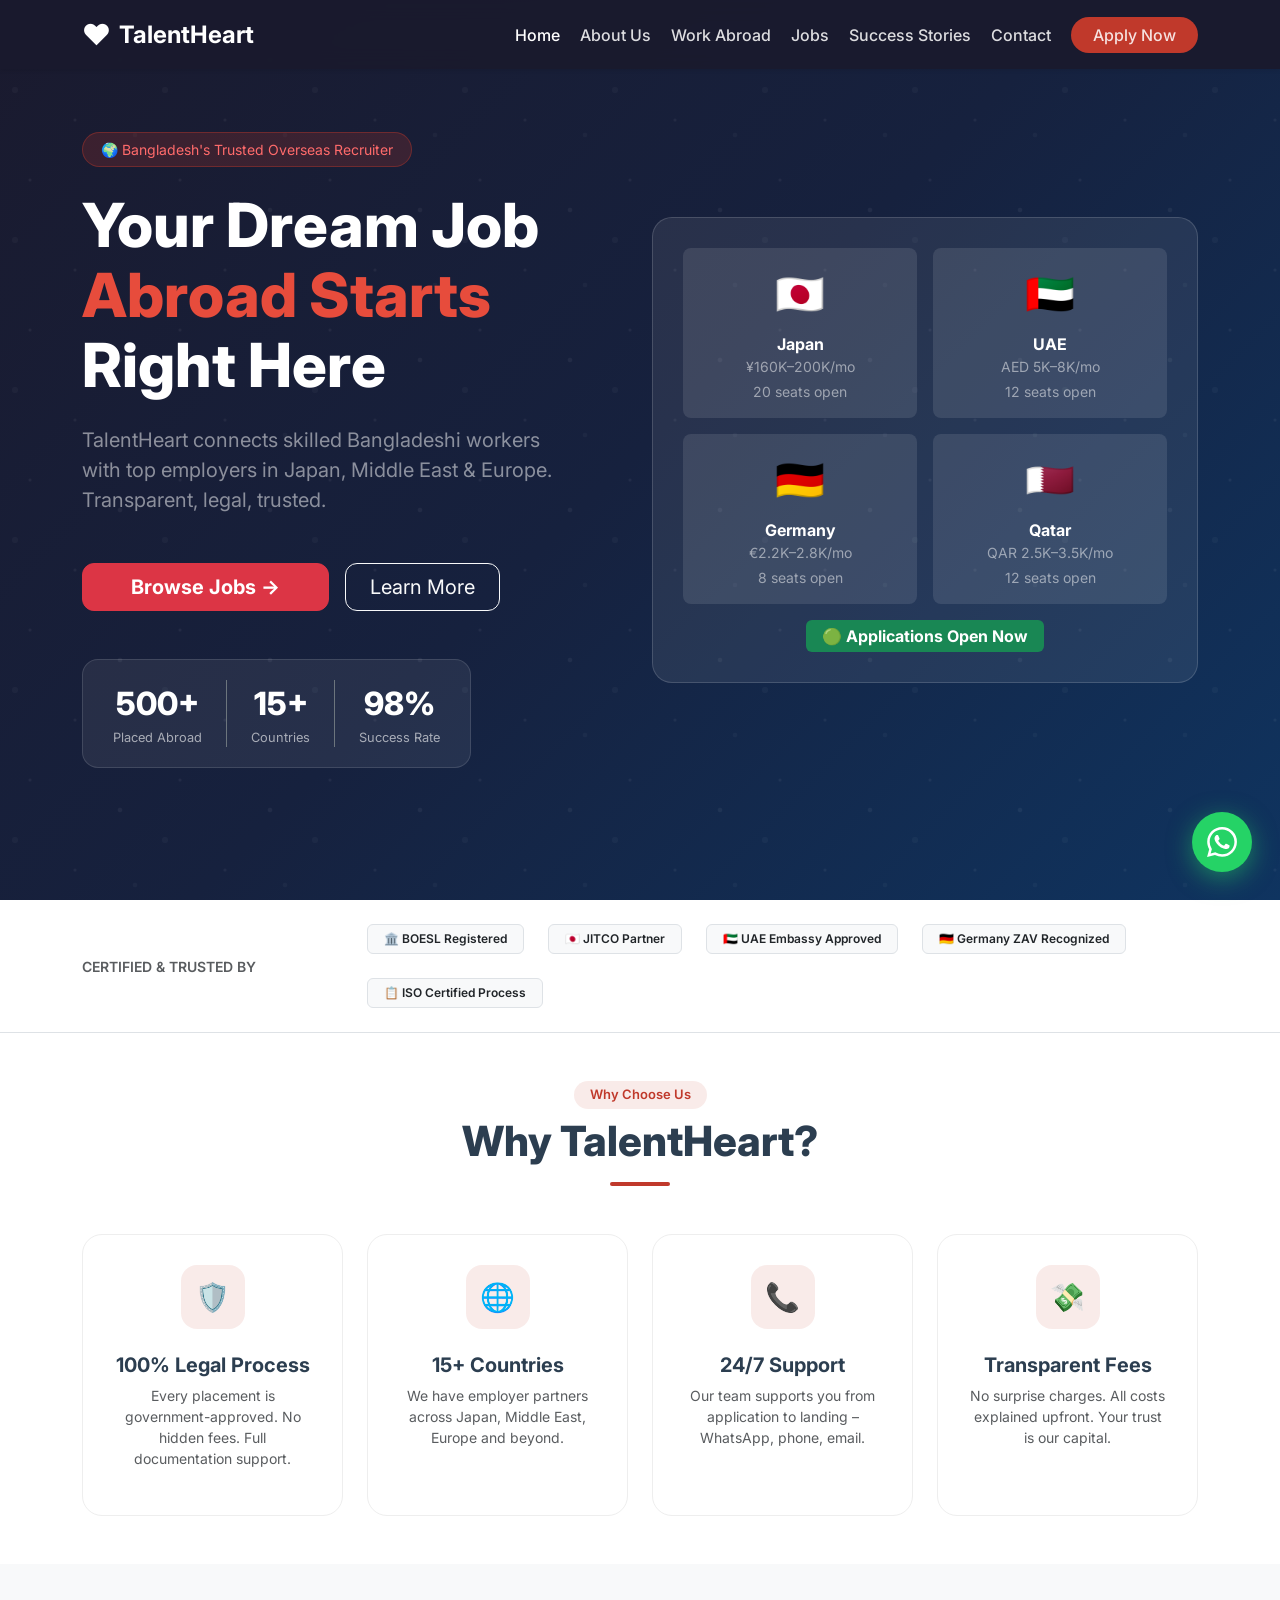
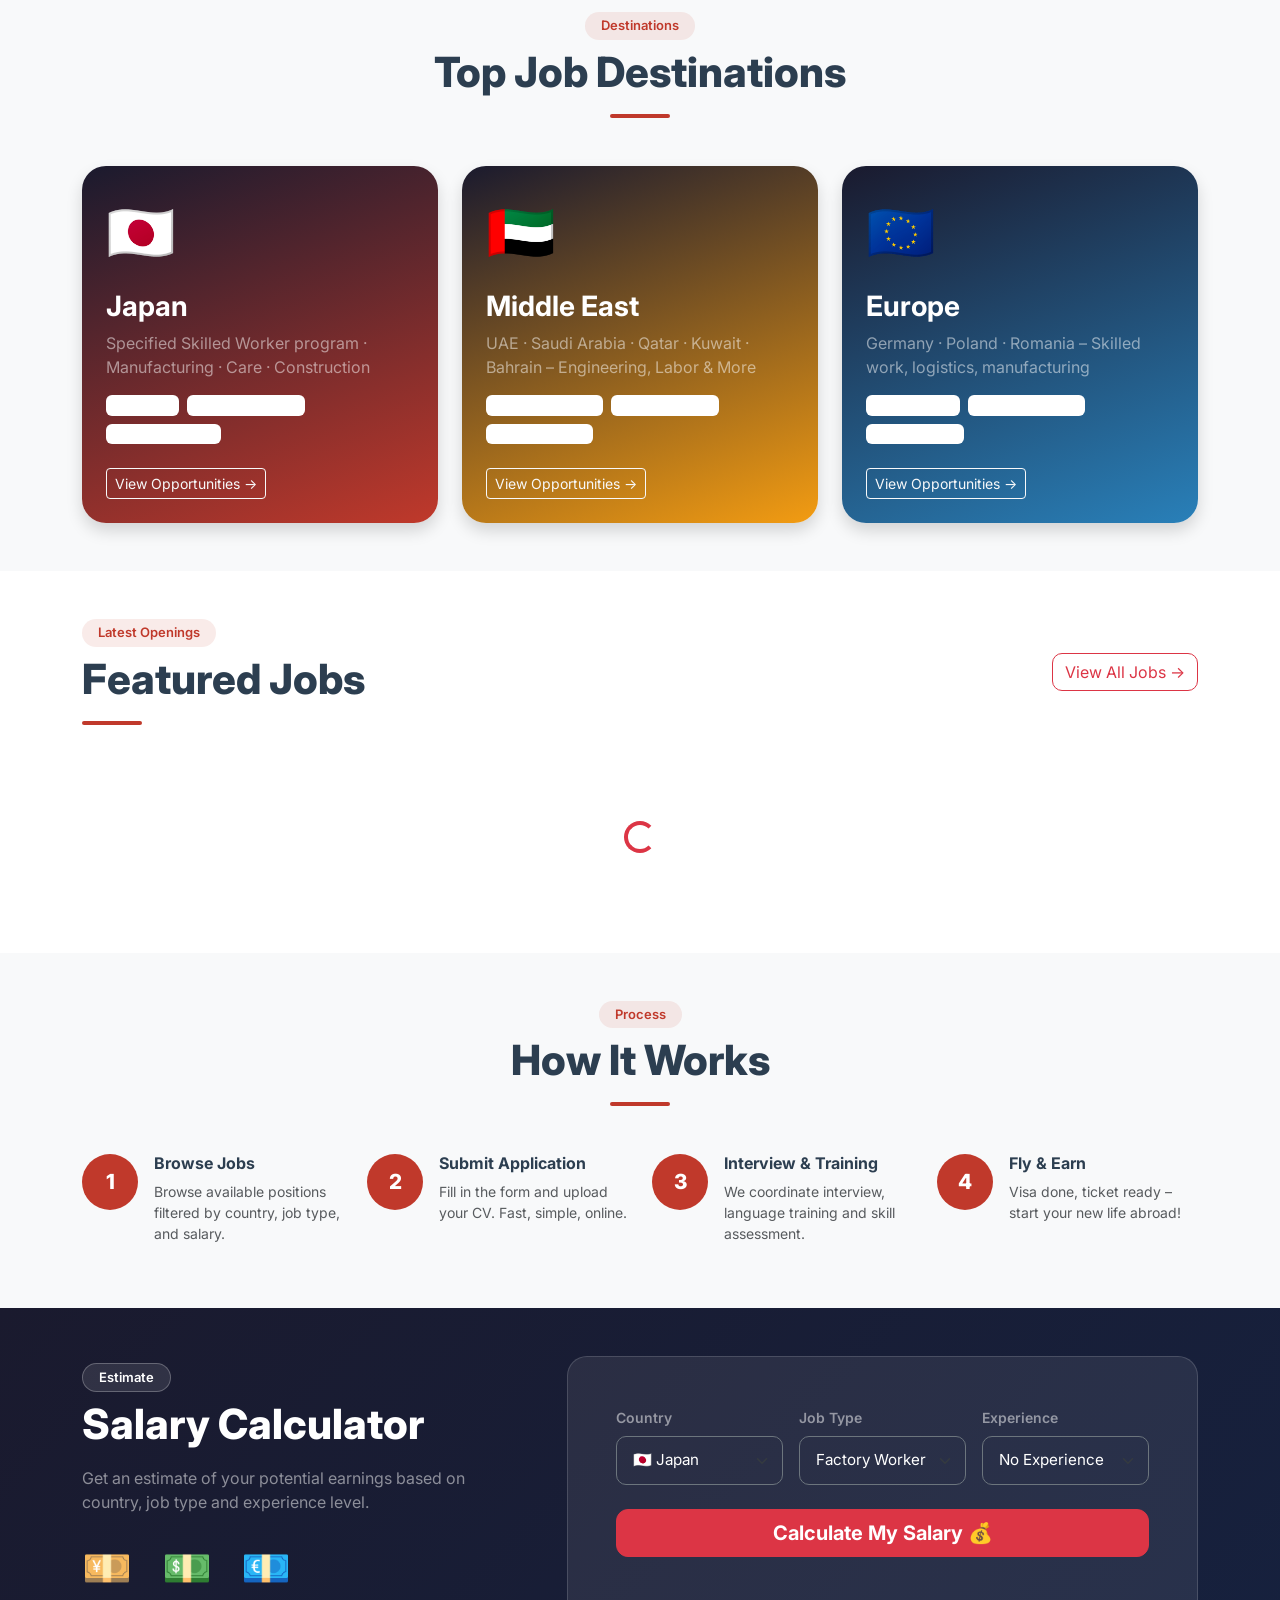
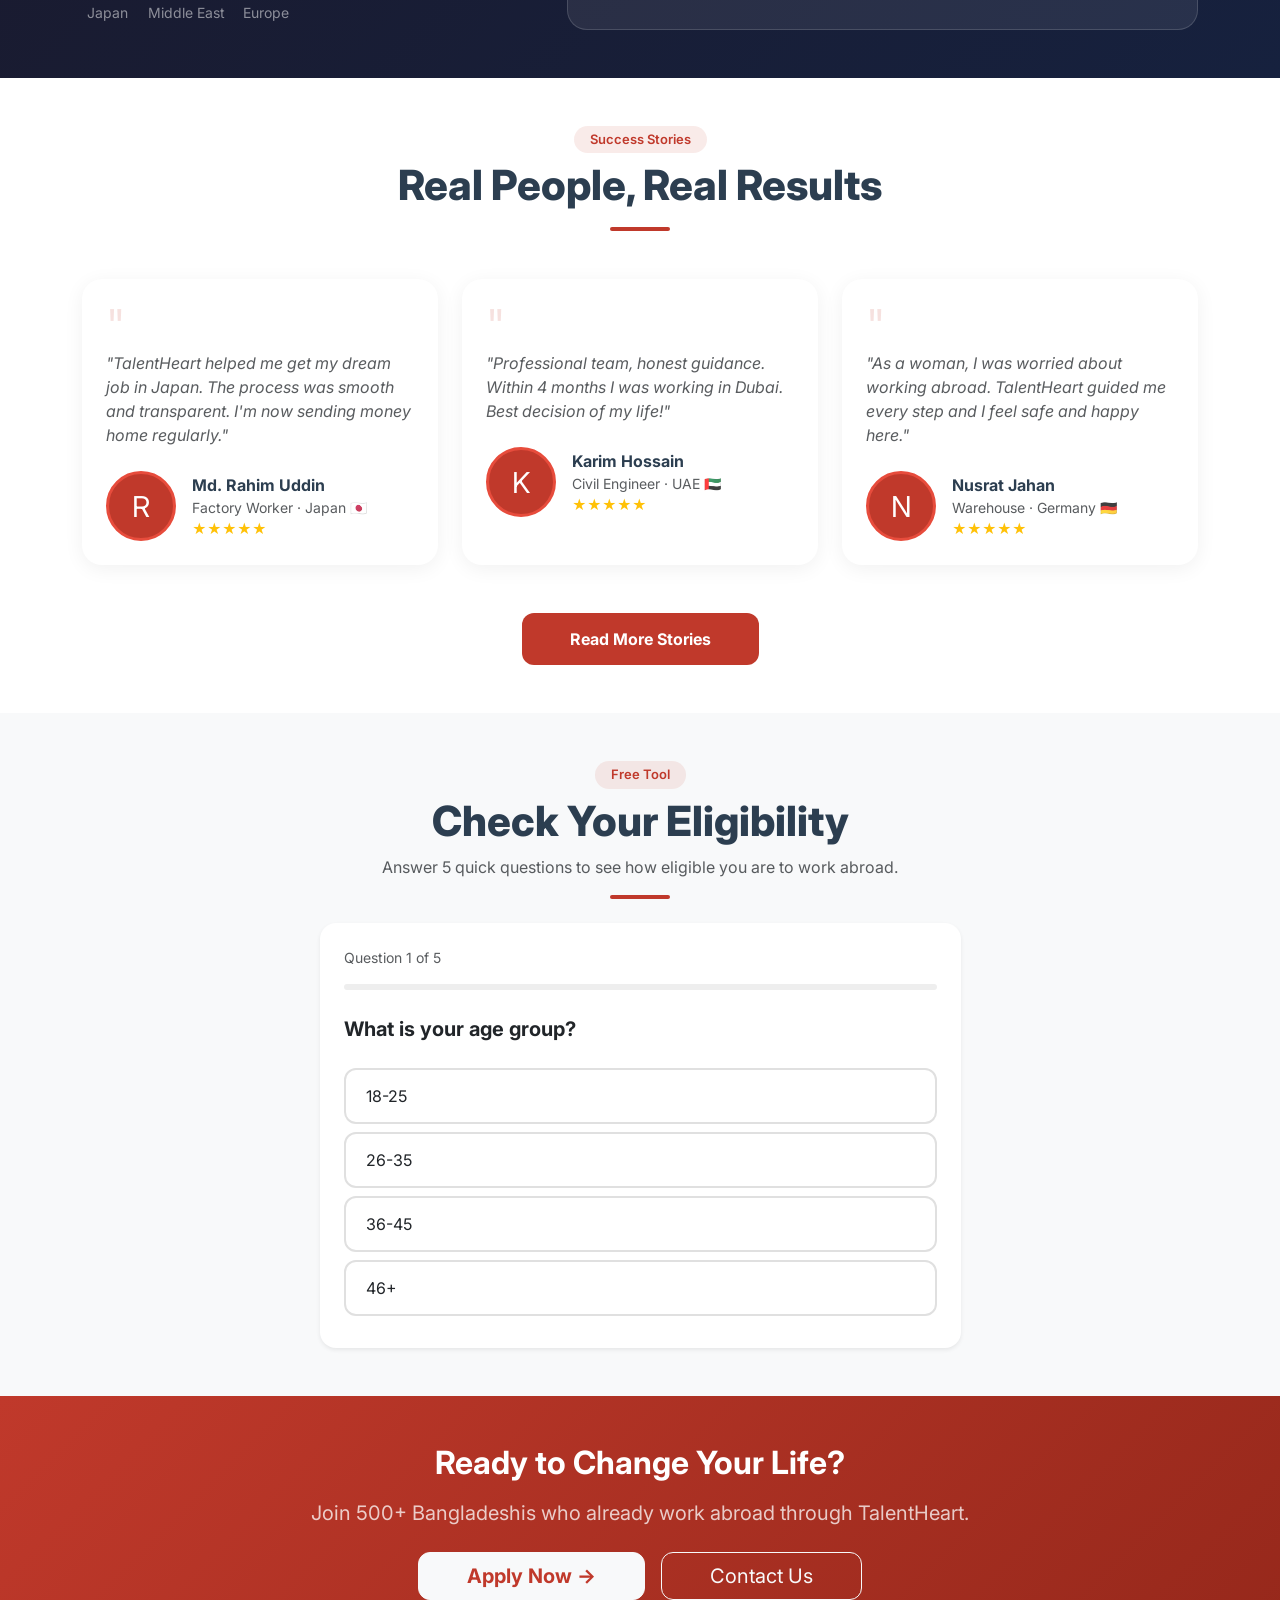
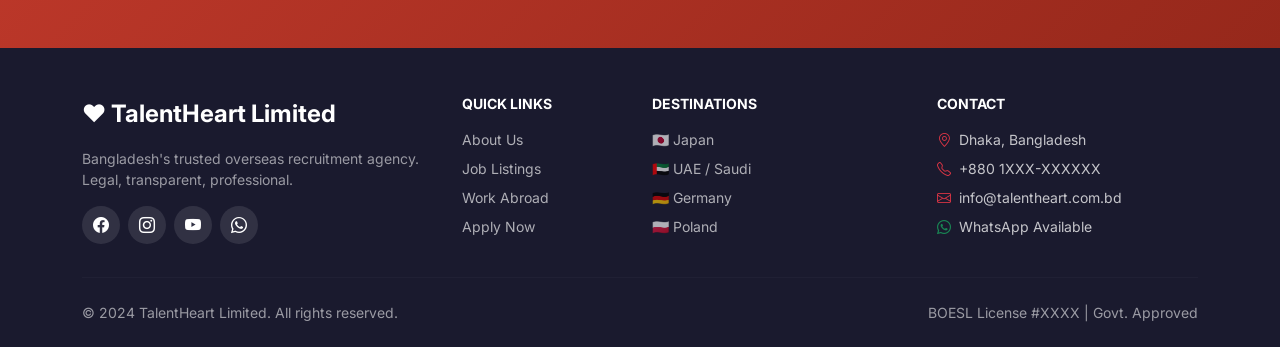
==== frontend/index.html @ d50118ff "first commit" ====
<!DOCTYPE html>
<html lang="en">
<head>
  <meta charset="UTF-8" />
  <meta name="viewport" content="width=device-width, initial-scale=1.0"/>
  <title>TalentHeart Limited – Work Abroad, Change Your Life</title>
  <meta name="description" content="TalentHeart Limited – Bangladesh's trusted recruitment agency for Japan, Middle East & Europe. Apply for overseas jobs today."/>
  <link rel="preconnect" href="https://fonts.googleapis.com">
  <link href="https://fonts.googleapis.com/css2?family=Inter:wght@400;500;600;700;800&display=swap" rel="stylesheet">
  <link href="https://cdn.jsdelivr.net/npm/bootstrap@5.3.0/dist/css/bootstrap.min.css" rel="stylesheet"/>
  <link href="https://cdn.jsdelivr.net/npm/bootstrap-icons@1.11.0/font/bootstrap-icons.css" rel="stylesheet"/>
  <link href="css/style.css" rel="stylesheet"/>
</head>
<body>

<!-- ══════════════════════ NAVBAR ══════════════════════ -->
<nav class="navbar navbar-expand-lg fixed-top shadow-sm">
  <div class="container">
    <a class="navbar-brand d-flex align-items-center gap-2 text-white fw-bold fs-4" href="index.html">
      <span style="font-size:1.8rem">❤️</span> TalentHeart
    </a>
    <button class="navbar-toggler border-0" type="button" data-bs-toggle="collapse" data-bs-target="#navMenu">
      <span class="navbar-toggler-icon"></span>
    </button>
    <div class="collapse navbar-collapse" id="navMenu">
      <ul class="navbar-nav ms-auto gap-1 align-items-lg-center">
        <li class="nav-item"><a class="nav-link active" href="index.html">Home</a></li>
        <li class="nav-item"><a class="nav-link" href="about.html">About Us</a></li>
        <li class="nav-item"><a class="nav-link" href="work-abroad.html">Work Abroad</a></li>
        <li class="nav-item"><a class="nav-link" href="jobs.html">Jobs</a></li>
        <li class="nav-item"><a class="nav-link" href="success-stories.html">Success Stories</a></li>
        <li class="nav-item"><a class="nav-link" href="contact.html">Contact</a></li>
        <li class="nav-item ms-lg-2"><a class="nav-link btn-apply-nav" href="apply.html">Apply Now</a></li>
      </ul>
    </div>
  </div>
</nav>

<!-- ══════════════════════ HERO ══════════════════════ -->
<section class="hero-section text-white">
  <div class="container position-relative" style="z-index:2">
    <div class="row align-items-center min-vh-100 py-5">
      <div class="col-lg-6">
        <div class="hero-badge mb-4">🌍 Bangladesh's Trusted Overseas Recruiter</div>
        <h1 class="hero-title text-white mb-4">
          Your Dream Job<br>
          <span class="hero-highlight">Abroad Starts</span><br>
          Right Here
        </h1>
        <p class="text-white-50 fs-5 mb-5" style="max-width:480px">
          TalentHeart connects skilled Bangladeshi workers with top employers in Japan, Middle East & Europe. Transparent, legal, trusted.
        </p>
        <div class="d-flex flex-wrap gap-3 mb-5">
          <a href="jobs.html" class="btn btn-danger btn-lg px-5 fw-bold" style="border-radius:12px">Browse Jobs →</a>
          <a href="work-abroad.html" class="btn btn-outline-light btn-lg px-4" style="border-radius:12px">Learn More</a>
        </div>
        <div class="hero-stats d-inline-flex gap-4">
          <div class="text-center">
            <div class="hero-stat-num">500+</div>
            <div class="hero-stat-label">Placed Abroad</div>
          </div>
          <div class="border-start border-secondary ps-4 text-center">
            <div class="hero-stat-num">15+</div>
            <div class="hero-stat-label">Countries</div>
          </div>
          <div class="border-start border-secondary ps-4 text-center">
            <div class="hero-stat-num">98%</div>
            <div class="hero-stat-label">Success Rate</div>
          </div>
        </div>
      </div>
      <div class="col-lg-6 mt-5 mt-lg-0">
        <div class="hero-img-card">
          <div class="row g-3">
            <div class="col-6">
              <div class="bg-white bg-opacity-10 rounded-3 p-3 text-center fade-up">
                <div class="fs-1">🇯🇵</div>
                <div class="fw-bold mt-2">Japan</div>
                <div class="small text-white-50">¥160K–200K/mo</div>
                <div class="small text-white-50 mt-1">20 seats open</div>
              </div>
            </div>
            <div class="col-6">
              <div class="bg-white bg-opacity-10 rounded-3 p-3 text-center fade-up" style="transition-delay:.1s">
                <div class="fs-1">🇦🇪</div>
                <div class="fw-bold mt-2">UAE</div>
                <div class="small text-white-50">AED 5K–8K/mo</div>
                <div class="small text-white-50 mt-1">12 seats open</div>
              </div>
            </div>
            <div class="col-6">
              <div class="bg-white bg-opacity-10 rounded-3 p-3 text-center fade-up" style="transition-delay:.2s">
                <div class="fs-1">🇩🇪</div>
                <div class="fw-bold mt-2">Germany</div>
                <div class="small text-white-50">€2.2K–2.8K/mo</div>
                <div class="small text-white-50 mt-1">8 seats open</div>
              </div>
            </div>
            <div class="col-6">
              <div class="bg-white bg-opacity-10 rounded-3 p-3 text-center fade-up" style="transition-delay:.3s">
                <div class="fs-1">🇶🇦</div>
                <div class="fw-bold mt-2">Qatar</div>
                <div class="small text-white-50">QAR 2.5K–3.5K/mo</div>
                <div class="small text-white-50 mt-1">12 seats open</div>
              </div>
            </div>
          </div>
          <div class="text-center mt-3">
            <span class="badge bg-success px-3 py-2 fs-6">🟢 Applications Open Now</span>
          </div>
        </div>
      </div>
    </div>
  </div>
</section>

<!-- ══════════════════════ TRUSTED BY ══════════════════════ -->
<section class="py-4 bg-white border-bottom">
  <div class="container">
    <div class="row align-items-center text-center text-lg-start">
      <div class="col-12 col-lg-3 text-muted small fw-semibold mb-3 mb-lg-0">CERTIFIED & TRUSTED BY</div>
      <div class="col-12 col-lg-9 d-flex flex-wrap justify-content-center justify-content-lg-start gap-4 align-items-center">
        <span class="badge bg-light text-dark border px-3 py-2 fw-semibold">🏛️ BOESL Registered</span>
        <span class="badge bg-light text-dark border px-3 py-2 fw-semibold">🇯🇵 JITCO Partner</span>
        <span class="badge bg-light text-dark border px-3 py-2 fw-semibold">🇦🇪 UAE Embassy Approved</span>
        <span class="badge bg-light text-dark border px-3 py-2 fw-semibold">🇩🇪 Germany ZAV Recognized</span>
        <span class="badge bg-light text-dark border px-3 py-2 fw-semibold">📋 ISO Certified Process</span>
      </div>
    </div>
  </div>
</section>

<!-- ══════════════════════ WHY US ══════════════════════ -->
<section class="py-6 py-5 bg-white">
  <div class="container">
    <div class="text-center mb-5 fade-up">
      <span class="section-badge">Why Choose Us</span>
      <h2 class="section-title mt-2">Why TalentHeart?</h2>
      <div class="title-underline mx-auto mt-3"></div>
    </div>
    <div class="row g-4">
      <div class="col-md-6 col-lg-3 fade-up">
        <div class="feature-card text-center h-100">
          <div class="feature-icon mx-auto mb-4"><span>🛡️</span></div>
          <h5 class="fw-bold">100% Legal Process</h5>
          <p class="text-muted small">Every placement is government-approved. No hidden fees. Full documentation support.</p>
        </div>
      </div>
      <div class="col-md-6 col-lg-3 fade-up" style="transition-delay:.1s">
        <div class="feature-card text-center h-100">
          <div class="feature-icon mx-auto mb-4"><span>🌐</span></div>
          <h5 class="fw-bold">15+ Countries</h5>
          <p class="text-muted small">We have employer partners across Japan, Middle East, Europe and beyond.</p>
        </div>
      </div>
      <div class="col-md-6 col-lg-3 fade-up" style="transition-delay:.2s">
        <div class="feature-card text-center h-100">
          <div class="feature-icon mx-auto mb-4"><span>📞</span></div>
          <h5 class="fw-bold">24/7 Support</h5>
          <p class="text-muted small">Our team supports you from application to landing – WhatsApp, phone, email.</p>
        </div>
      </div>
      <div class="col-md-6 col-lg-3 fade-up" style="transition-delay:.3s">
        <div class="feature-card text-center h-100">
          <div class="feature-icon mx-auto mb-4"><span>💸</span></div>
          <h5 class="fw-bold">Transparent Fees</h5>
          <p class="text-muted small">No surprise charges. All costs explained upfront. Your trust is our capital.</p>
        </div>
      </div>
    </div>
  </div>
</section>

<!-- ══════════════════════ COUNTRIES ══════════════════════ -->
<section class="py-5 bg-light">
  <div class="container">
    <div class="text-center mb-5 fade-up">
      <span class="section-badge">Destinations</span>
      <h2 class="section-title mt-2">Top Job Destinations</h2>
      <div class="title-underline mx-auto mt-3"></div>
    </div>
    <div class="row g-4">
      <div class="col-md-4 fade-up">
        <div class="card country-card shadow border-0 h-100" style="background:linear-gradient(160deg,#1a1a2e,#c0392b)">
          <div class="card-body text-white p-4">
            <div class="country-flag mb-3">🇯🇵</div>
            <h3 class="fw-bold">Japan</h3>
            <p class="text-white-50 mb-3">Specified Skilled Worker program · Manufacturing · Care · Construction</p>
            <div class="d-flex gap-2 flex-wrap mb-4">
              <span class="badge bg-white bg-opacity-20">SSW Visa</span>
              <span class="badge bg-white bg-opacity-20">Training Provided</span>
              <span class="badge bg-white bg-opacity-20">¥160K–220K/mo</span>
            </div>
            <a href="work-abroad.html#japan" class="btn btn-outline-light btn-sm">View Opportunities →</a>
          </div>
        </div>
      </div>
      <div class="col-md-4 fade-up" style="transition-delay:.1s">
        <div class="card country-card shadow border-0 h-100" style="background:linear-gradient(160deg,#1a1a2e,#f39c12)">
          <div class="card-body text-white p-4">
            <div class="country-flag mb-3">🇦🇪</div>
            <h3 class="fw-bold">Middle East</h3>
            <p class="text-white-50 mb-3">UAE · Saudi Arabia · Qatar · Kuwait · Bahrain – Engineering, Labor & More</p>
            <div class="d-flex gap-2 flex-wrap mb-4">
              <span class="badge bg-white bg-opacity-20">Employment Visa</span>
              <span class="badge bg-white bg-opacity-20">Tax-Free Salary</span>
              <span class="badge bg-white bg-opacity-20">AED 3K–8K/mo</span>
            </div>
            <a href="work-abroad.html#middle-east" class="btn btn-outline-light btn-sm">View Opportunities →</a>
          </div>
        </div>
      </div>
      <div class="col-md-4 fade-up" style="transition-delay:.2s">
        <div class="card country-card shadow border-0 h-100" style="background:linear-gradient(160deg,#1a1a2e,#2980b9)">
          <div class="card-body text-white p-4">
            <div class="country-flag mb-3">🇪🇺</div>
            <h3 class="fw-bold">Europe</h3>
            <p class="text-white-50 mb-3">Germany · Poland · Romania – Skilled work, logistics, manufacturing</p>
            <div class="d-flex gap-2 flex-wrap mb-4">
              <span class="badge bg-white bg-opacity-20">EU Work Visa</span>
              <span class="badge bg-white bg-opacity-20">Benefits Package</span>
              <span class="badge bg-white bg-opacity-20">€2K–3.5K/mo</span>
            </div>
            <a href="work-abroad.html#europe" class="btn btn-outline-light btn-sm">View Opportunities →</a>
          </div>
        </div>
      </div>
    </div>
  </div>
</section>

<!-- ══════════════════════ FEATURED JOBS ══════════════════════ -->
<section class="py-5 bg-white">
  <div class="container">
    <div class="d-flex justify-content-between align-items-center mb-5">
      <div>
        <span class="section-badge">Latest Openings</span>
        <h2 class="section-title mt-2">Featured Jobs</h2>
        <div class="title-underline mt-3"></div>
      </div>
      <a href="jobs.html" class="btn btn-outline-danger d-none d-md-block" style="border-radius:10px">View All Jobs →</a>
    </div>
    <div class="row g-4" id="featured-jobs">
      <div class="col-12 text-center py-5"><div class="spinner-border text-danger"></div></div>
    </div>
    <div class="text-center mt-4 d-md-none">
      <a href="jobs.html" class="btn btn-outline-danger" style="border-radius:10px">View All Jobs →</a>
    </div>
  </div>
</section>

<!-- ══════════════════════ HOW IT WORKS ══════════════════════ -->
<section class="py-5 bg-light">
  <div class="container">
    <div class="text-center mb-5 fade-up">
      <span class="section-badge">Process</span>
      <h2 class="section-title mt-2">How It Works</h2>
      <div class="title-underline mx-auto mt-3"></div>
    </div>
    <div class="row g-4 justify-content-center">
      <div class="col-md-6 col-lg-3 fade-up">
        <div class="d-flex gap-3 align-items-start">
          <div class="step-circle flex-shrink-0">1</div>
          <div>
            <h6 class="fw-bold">Browse Jobs</h6>
            <p class="text-muted small">Browse available positions filtered by country, job type, and salary.</p>
          </div>
        </div>
      </div>
      <div class="col-md-6 col-lg-3 fade-up" style="transition-delay:.1s">
        <div class="d-flex gap-3 align-items-start">
          <div class="step-circle flex-shrink-0">2</div>
          <div>
            <h6 class="fw-bold">Submit Application</h6>
            <p class="text-muted small">Fill in the form and upload your CV. Fast, simple, online.</p>
          </div>
        </div>
      </div>
      <div class="col-md-6 col-lg-3 fade-up" style="transition-delay:.2s">
        <div class="d-flex gap-3 align-items-start">
          <div class="step-circle flex-shrink-0">3</div>
          <div>
            <h6 class="fw-bold">Interview & Training</h6>
            <p class="text-muted small">We coordinate interview, language training and skill assessment.</p>
          </div>
        </div>
      </div>
      <div class="col-md-6 col-lg-3 fade-up" style="transition-delay:.3s">
        <div class="d-flex gap-3 align-items-start">
          <div class="step-circle flex-shrink-0">4</div>
          <div>
            <h6 class="fw-bold">Fly & Earn</h6>
            <p class="text-muted small">Visa done, ticket ready – start your new life abroad!</p>
          </div>
        </div>
      </div>
    </div>
  </div>
</section>

<!-- ══════════════════════ SALARY CALCULATOR ══════════════════════ -->
<section class="py-5 calc-section">
  <div class="container">
    <div class="row align-items-center g-5">
      <div class="col-lg-5 fade-up">
        <span class="section-badge bg-white bg-opacity-10 text-white border border-white border-opacity-25">Estimate</span>
        <h2 class="section-title text-white mt-2">Salary Calculator</h2>
        <p class="text-white-50 mt-3">Get an estimate of your potential earnings based on country, job type and experience level.</p>
        <div class="d-flex gap-3 mt-4">
          <div class="text-center"><div class="fs-1">💴</div><div class="small text-white-50 mt-1">Japan</div></div>
          <div class="text-center"><div class="fs-1">💵</div><div class="small text-white-50 mt-1">Middle East</div></div>
          <div class="text-center"><div class="fs-1">💶</div><div class="small text-white-50 mt-1">Europe</div></div>
        </div>
      </div>
      <div class="col-lg-7 fade-up" style="transition-delay:.2s">
        <div class="calc-card p-4 p-lg-5">
          <div class="row g-3 mb-4">
            <div class="col-md-4">
              <label class="form-label text-white-50 small fw-semibold">Country</label>
              <select id="calc-country" class="form-select bg-transparent text-white border-secondary" onchange="updateJobOptions()">
                <option value="japan">🇯🇵 Japan</option>
                <option value="uae">🇦🇪 UAE</option>
                <option value="saudi">🇸🇦 Saudi Arabia</option>
                <option value="germany">🇩🇪 Germany</option>
                <option value="qatar">🇶🇦 Qatar</option>
              </select>
            </div>
            <div class="col-md-4">
              <label class="form-label text-white-50 small fw-semibold">Job Type</label>
              <select id="calc-job" class="form-select bg-transparent text-white border-secondary">
                <option value="factory">Factory Worker</option>
                <option value="construction">Construction Worker</option>
                <option value="care">Care Worker</option>
              </select>
            </div>
            <div class="col-md-4">
              <label class="form-label text-white-50 small fw-semibold">Experience</label>
              <select id="calc-exp" class="form-select bg-transparent text-white border-secondary">
                <option value="0">No Experience</option>
                <option value="1">1-2 Years</option>
                <option value="3">3+ Years</option>
              </select>
            </div>
          </div>
          <button id="calc-btn" class="btn btn-danger btn-lg w-100 fw-bold mb-4" style="border-radius:12px">Calculate My Salary 💰</button>
          <div id="calc-result" class="calc-result p-4 text-center" style="display:none">
            <p class="text-white-50 small mb-2">Estimated Monthly Salary</p>
            <div id="calc-amount" class="text-white fs-2 fw-bold"></div>
            <div id="calc-bdt" class="text-warning fw-semibold mt-1"></div>
          </div>
        </div>
      </div>
    </div>
  </div>
</section>

<!-- ══════════════════════ SUCCESS STORIES TEASER ══════════════════════ -->
<section class="py-5 bg-white">
  <div class="container">
    <div class="text-center mb-5 fade-up">
      <span class="section-badge">Success Stories</span>
      <h2 class="section-title mt-2">Real People, Real Results</h2>
      <div class="title-underline mx-auto mt-3"></div>
    </div>
    <div class="row g-4">
      <div class="col-md-4 fade-up">
        <div class="story-card p-4 h-100">
          <div class="quote-icon">"</div>
          <p class="text-muted fst-italic">"TalentHeart helped me get my dream job in Japan. The process was smooth and transparent. I'm now sending money home regularly."</p>
          <div class="d-flex align-items-center gap-3 mt-4">
            <div class="story-avatar-placeholder">R</div>
            <div>
              <div class="fw-bold">Md. Rahim Uddin</div>
              <div class="text-muted small">Factory Worker · Japan 🇯🇵</div>
              <div class="text-warning small">★★★★★</div>
            </div>
          </div>
        </div>
      </div>
      <div class="col-md-4 fade-up" style="transition-delay:.1s">
        <div class="story-card p-4 h-100">
          <div class="quote-icon">"</div>
          <p class="text-muted fst-italic">"Professional team, honest guidance. Within 4 months I was working in Dubai. Best decision of my life!"</p>
          <div class="d-flex align-items-center gap-3 mt-4">
            <div class="story-avatar-placeholder">K</div>
            <div>
              <div class="fw-bold">Karim Hossain</div>
              <div class="text-muted small">Civil Engineer · UAE 🇦🇪</div>
              <div class="text-warning small">★★★★★</div>
            </div>
          </div>
        </div>
      </div>
      <div class="col-md-4 fade-up" style="transition-delay:.2s">
        <div class="story-card p-4 h-100">
          <div class="quote-icon">"</div>
          <p class="text-muted fst-italic">"As a woman, I was worried about working abroad. TalentHeart guided me every step and I feel safe and happy here."</p>
          <div class="d-flex align-items-center gap-3 mt-4">
            <div class="story-avatar-placeholder">N</div>
            <div>
              <div class="fw-bold">Nusrat Jahan</div>
              <div class="text-muted small">Warehouse · Germany 🇩🇪</div>
              <div class="text-warning small">★★★★★</div>
            </div>
          </div>
        </div>
      </div>
    </div>
    <div class="text-center mt-5">
      <a href="success-stories.html" class="btn btn-primary-th px-5">Read More Stories</a>
    </div>
  </div>
</section>

<!-- ══════════════════════ ELIGIBILITY QUIZ ══════════════════════ -->
<section class="py-5 quiz-section">
  <div class="container">
    <div class="row justify-content-center">
      <div class="col-lg-7">
        <div class="text-center mb-4 fade-up">
          <span class="section-badge">Free Tool</span>
          <h2 class="section-title mt-2">Check Your Eligibility</h2>
          <p class="text-muted mt-2">Answer 5 quick questions to see how eligible you are to work abroad.</p>
          <div class="title-underline mx-auto mt-3"></div>
        </div>
        <div class="card border-0 shadow-sm rounded-4 p-4 fade-up" style="transition-delay:.2s">
          <div id="quiz-body">
            <p id="quiz-step" class="text-muted small mb-3"></p>
            <div class="quiz-progress mb-4"><div id="quiz-progress-fill" class="quiz-progress-fill" style="width:0%"></div></div>
            <p id="quiz-question" class="fw-bold fs-5 mb-4"></p>
            <div id="quiz-options"></div>
          </div>
        </div>
      </div>
    </div>
  </div>
</section>

<!-- ══════════════════════ CTA ══════════════════════ -->
<section class="py-5" style="background:linear-gradient(135deg,var(--primary),var(--primary-dark))">
  <div class="container text-center text-white">
    <h2 class="fw-bold fs-2 mb-3">Ready to Change Your Life?</h2>
    <p class="fs-5 opacity-75 mb-4">Join 500+ Bangladeshis who already work abroad through TalentHeart.</p>
    <div class="d-flex gap-3 justify-content-center flex-wrap">
      <a href="apply.html" class="btn btn-light btn-lg fw-bold px-5" style="color:var(--primary);border-radius:12px">Apply Now →</a>
      <a href="contact.html" class="btn btn-outline-light btn-lg px-5" style="border-radius:12px">Contact Us</a>
    </div>
  </div>
</section>

<!-- ══════════════════════ FOOTER ══════════════════════ -->
<footer class="footer pt-5 pb-4">
  <div class="container">
    <div class="row g-4">
      <div class="col-lg-4">
        <div class="footer-brand fs-4 fw-bold mb-3">❤️ TalentHeart Limited</div>
        <p class="small opacity-75">Bangladesh's trusted overseas recruitment agency. Legal, transparent, professional.</p>
        <div class="d-flex gap-2 mt-3">
          <a href="#" class="social-icon"><i class="bi bi-facebook text-white"></i></a>
          <a href="#" class="social-icon"><i class="bi bi-instagram text-white"></i></a>
          <a href="#" class="social-icon"><i class="bi bi-youtube text-white"></i></a>
          <a href="https://wa.me/8801XXXXXXXXX" class="social-icon"><i class="bi bi-whatsapp text-white"></i></a>
        </div>
      </div>
      <div class="col-lg-2 col-6">
        <h5 class="small fw-bold text-white mb-3">QUICK LINKS</h5>
        <ul class="list-unstyled small">
          <li class="mb-2"><a href="about.html">About Us</a></li>
          <li class="mb-2"><a href="jobs.html">Job Listings</a></li>
          <li class="mb-2"><a href="work-abroad.html">Work Abroad</a></li>
          <li class="mb-2"><a href="apply.html">Apply Now</a></li>
        </ul>
      </div>
      <div class="col-lg-3 col-6">
        <h5 class="small fw-bold text-white mb-3">DESTINATIONS</h5>
        <ul class="list-unstyled small">
          <li class="mb-2"><a href="work-abroad.html#japan">🇯🇵 Japan</a></li>
          <li class="mb-2"><a href="work-abroad.html#middle-east">🇦🇪 UAE / Saudi</a></li>
          <li class="mb-2"><a href="work-abroad.html#europe">🇩🇪 Germany</a></li>
          <li class="mb-2"><a href="work-abroad.html#europe">🇵🇱 Poland</a></li>
        </ul>
      </div>
      <div class="col-lg-3">
        <h5 class="small fw-bold text-white mb-3">CONTACT</h5>
        <ul class="list-unstyled small">
          <li class="mb-2"><i class="bi bi-geo-alt me-2 text-danger"></i>Dhaka, Bangladesh</li>
          <li class="mb-2"><i class="bi bi-telephone me-2 text-danger"></i>+880 1XXX-XXXXXX</li>
          <li class="mb-2"><i class="bi bi-envelope me-2 text-danger"></i>info@talentheart.com.bd</li>
          <li class="mb-2"><i class="bi bi-whatsapp me-2 text-success"></i>WhatsApp Available</li>
        </ul>
      </div>
    </div>
    <hr class="footer-divider mt-4">
    <div class="d-flex flex-wrap justify-content-between align-items-center small opacity-75 pt-2">
      <span>© 2024 TalentHeart Limited. All rights reserved.</span>
      <span>BOESL License #XXXX | Govt. Approved</span>
    </div>
  </div>
</footer>

<!-- WhatsApp Float -->
<div class="whatsapp-float">
  <span class="whatsapp-tooltip">Chat on WhatsApp</span>
  <a href="https://wa.me/8801XXXXXXXXX?text=Hello%2C%20I%20am%20interested%20in%20overseas%20jobs" class="whatsapp-btn" target="_blank">
    <svg viewBox="0 0 24 24" xmlns="http://www.w3.org/2000/svg"><path d="M17.472 14.382c-.297-.149-1.758-.867-2.03-.967-.273-.099-.471-.148-.67.15-.197.297-.767.966-.94 1.164-.173.199-.347.223-.644.075-.297-.15-1.255-.463-2.39-1.475-.883-.788-1.48-1.761-1.653-2.059-.173-.297-.018-.458.13-.606.134-.133.298-.347.446-.52.149-.174.198-.298.298-.497.099-.198.05-.371-.025-.52-.075-.149-.669-1.612-.916-2.207-.242-.579-.487-.5-.669-.51-.173-.008-.371-.01-.57-.01-.198 0-.52.074-.792.372-.272.297-1.04 1.016-1.04 2.479 0 1.462 1.065 2.875 1.213 3.074.149.198 2.096 3.2 5.077 4.487.709.306 1.262.489 1.694.625.712.227 1.36.195 1.871.118.571-.085 1.758-.719 2.006-1.413.248-.694.248-1.289.173-1.413-.074-.124-.272-.198-.57-.347m-5.421 7.403h-.004a9.87 9.87 0 01-5.031-1.378l-.361-.214-3.741.982.998-3.648-.235-.374a9.86 9.86 0 01-1.51-5.26c.001-5.45 4.436-9.884 9.888-9.884 2.64 0 5.122 1.03 6.988 2.898a9.825 9.825 0 012.893 6.994c-.003 5.45-4.437 9.884-9.885 9.884m8.413-18.297A11.815 11.815 0 0012.05 0C5.495 0 .16 5.335.157 11.892c0 2.096.547 4.142 1.588 5.945L.057 24l6.305-1.654a11.882 11.882 0 005.683 1.448h.005c6.554 0 11.89-5.335 11.893-11.893a11.821 11.821 0 00-3.48-8.413z"/></svg>
  </a>
</div>

<script src="https://cdn.jsdelivr.net/npm/bootstrap@5.3.0/dist/js/bootstrap.bundle.min.js"></script>
<script src="js/main.js"></script>
</body>
</html>
---- frontend/css/style.css ----
/* =====================================================
   TalentHeart Limited – Main Stylesheet
   ===================================================== */

:root {
  --primary: #c0392b;
  --primary-dark: #96281b;
  --primary-light: #e74c3c;
  --gold: #f39c12;
  --dark: #1a1a2e;
  --text-dark: #2c3e50;
  --bg-light: #f8f9fa;
}

* { scroll-behavior: smooth; }
body { font-family: 'Inter', 'Segoe UI', sans-serif; color: var(--text-dark); overflow-x: hidden; }

/* ---- Navbar ---- */
.navbar-brand img { height: 42px; }
.navbar { backdrop-filter: blur(10px); background: rgba(26,26,46,0.97) !important; }
.navbar .nav-link { color: rgba(255,255,255,0.85) !important; font-weight: 500; transition: color .2s; }
.navbar .nav-link:hover, .navbar .nav-link.active { color: #fff !important; }
.btn-apply-nav { background: var(--primary); color: #fff !important; border-radius: 25px; padding: 6px 22px !important; }
.btn-apply-nav:hover { background: var(--primary-dark); }

/* ---- Hero ---- */
.hero-section {
  min-height: 100vh;
  background: linear-gradient(135deg, #1a1a2e 0%, #16213e 50%, #0f3460 100%);
  position: relative; overflow: hidden;
  display: flex; align-items: center;
}
.hero-section::before {
  content: '';
  position: absolute; top: 0; left: 0; right: 0; bottom: 0;
  background: url('data:image/svg+xml,<svg xmlns="http://www.w3.org/2000/svg" viewBox="0 0 100 100"><circle cx="20" cy="20" r="1" fill="rgba(255,255,255,0.05)"/><circle cx="80" cy="40" r="1.5" fill="rgba(255,255,255,0.05)"/><circle cx="50" cy="80" r="1" fill="rgba(255,255,255,0.05)"/><circle cx="10" cy="60" r="2" fill="rgba(255,255,255,0.03)"/><circle cx="90" cy="90" r="1.5" fill="rgba(255,255,255,0.03)"/></svg>') repeat;
  background-size: 150px;
}
.hero-badge { background: rgba(192,57,43,0.2); border: 1px solid rgba(192,57,43,0.4); color: #ff6b6b; border-radius: 25px; padding: 6px 18px; display: inline-block; font-size: 14px; }
.hero-title { font-size: clamp(2.2rem, 5vw, 3.8rem); font-weight: 800; line-height: 1.15; }
.hero-highlight { color: var(--primary-light); }
.hero-stats { background: rgba(255,255,255,0.07); border: 1px solid rgba(255,255,255,0.12); border-radius: 16px; padding: 20px 30px; }
.hero-stat-num { font-size: 2rem; font-weight: 800; color: #fff; }
.hero-stat-label { font-size: 0.8rem; color: rgba(255,255,255,0.6); }
.hero-img-card { background: rgba(255,255,255,0.08); border: 1px solid rgba(255,255,255,0.15); border-radius: 20px; padding: 30px; }

/* ---- Section Titles ---- */
.section-badge { background: rgba(192,57,43,0.1); color: var(--primary); border-radius: 20px; padding: 4px 16px; font-size: 13px; font-weight: 600; display: inline-block; }
.section-title { font-size: clamp(1.8rem, 3.5vw, 2.6rem); font-weight: 800; }
.title-underline { width: 60px; height: 4px; background: var(--primary); border-radius: 2px; }

/* ---- Cards ---- */
.feature-card { background: #fff; border-radius: 20px; padding: 30px; border: 1px solid #eee; transition: transform .3s, box-shadow .3s; }
.feature-card:hover { transform: translateY(-8px); box-shadow: 0 20px 50px rgba(0,0,0,0.1); }
.feature-icon { width: 64px; height: 64px; background: rgba(192,57,43,0.1); border-radius: 16px; display: flex; align-items: center; justify-content: center; font-size: 28px; }

.country-card { border-radius: 24px; overflow: hidden; border: none; transition: transform .3s, box-shadow .3s; }
.country-card:hover { transform: translateY(-10px); box-shadow: 0 25px 60px rgba(0,0,0,0.15); }
.country-card .card-img-overlay-custom { background: linear-gradient(to top, rgba(0,0,0,0.8) 0%, transparent 60%); }
.country-flag { font-size: 3.5rem; }

.job-card { border-radius: 16px; border: 1.5px solid #eee; transition: all .3s; background: #fff; }
.job-card:hover { border-color: var(--primary); box-shadow: 0 10px 30px rgba(192,57,43,0.12); transform: translateY(-4px); }
.job-badge { font-size: 11px; font-weight: 600; border-radius: 20px; padding: 3px 12px; }
.salary-text { font-size: 1.1rem; font-weight: 700; color: var(--primary); }

.story-card { border-radius: 20px; border: none; background: #fff; box-shadow: 0 4px 20px rgba(0,0,0,0.06); overflow: hidden; transition: transform .3s; }
.story-card:hover { transform: translateY(-6px); }
.story-avatar { width: 70px; height: 70px; border-radius: 50%; object-fit: cover; border: 3px solid var(--primary); }
.story-avatar-placeholder { width: 70px; height: 70px; border-radius: 50%; background: var(--primary); display: flex; align-items: center; justify-content: center; font-size: 1.8rem; color: #fff; border: 3px solid var(--primary-light); }
.quote-icon { font-size: 3rem; color: rgba(192,57,43,0.15); line-height: 1; }

/* ---- Process Steps ---- */
.step-circle { width: 56px; height: 56px; border-radius: 50%; background: var(--primary); color: #fff; display: flex; align-items: center; justify-content: center; font-size: 1.3rem; font-weight: 800; flex-shrink: 0; }
.step-line { width: 2px; background: rgba(192,57,43,0.2); flex: 1; min-height: 40px; }

/* ---- Forms ---- */
.form-control, .form-select { border-radius: 10px; border: 1.5px solid #ddd; padding: 12px 16px; font-size: 0.95rem; }
.form-control:focus, .form-select:focus { border-color: var(--primary); box-shadow: 0 0 0 3px rgba(192,57,43,0.12); }
.btn-primary-th { background: var(--primary); border: none; border-radius: 12px; color: #fff; padding: 14px 40px; font-weight: 700; font-size: 1rem; transition: all .3s; }
.btn-primary-th:hover { background: var(--primary-dark); transform: translateY(-2px); box-shadow: 0 8px 25px rgba(192,57,43,0.35); color: #fff; }

/* ---- Salary Calculator ---- */
.calc-section { background: linear-gradient(135deg, #1a1a2e, #16213e); color: #fff; }
.calc-card { background: rgba(255,255,255,0.08); border: 1px solid rgba(255,255,255,0.15); border-radius: 20px; }
.calc-result { background: rgba(192,57,43,0.2); border: 1px solid rgba(192,57,43,0.4); border-radius: 14px; }

/* ---- Eligibility Quiz ---- */
.quiz-section { background: var(--bg-light); }
.quiz-option { cursor: pointer; border: 2px solid #e0e0e0; border-radius: 12px; padding: 14px 20px; transition: all .2s; }
.quiz-option:hover, .quiz-option.selected { border-color: var(--primary); background: rgba(192,57,43,0.06); }
.quiz-progress { height: 6px; border-radius: 3px; background: #eee; }
.quiz-progress-fill { height: 100%; border-radius: 3px; background: var(--primary); transition: width .4s; }

/* ---- Floating WhatsApp ---- */
.whatsapp-float { position: fixed; bottom: 28px; right: 28px; z-index: 9999; }
.whatsapp-btn { width: 60px; height: 60px; background: #25D366; border-radius: 50%; display: flex; align-items: center; justify-content: center; text-decoration: none; box-shadow: 0 6px 24px rgba(37,211,102,0.5); transition: transform .3s; animation: pulse-green 2s infinite; }
.whatsapp-btn:hover { transform: scale(1.1); }
.whatsapp-btn svg { width: 30px; height: 30px; fill: #fff; }
@keyframes pulse-green {
  0%, 100% { box-shadow: 0 6px 24px rgba(37,211,102,0.5); }
  50% { box-shadow: 0 6px 40px rgba(37,211,102,0.8); }
}
.whatsapp-tooltip { position: absolute; right: 70px; top: 50%; transform: translateY(-50%); background: #333; color: #fff; border-radius: 8px; padding: 6px 12px; font-size: 13px; white-space: nowrap; opacity: 0; transition: opacity .2s; pointer-events: none; }
.whatsapp-float:hover .whatsapp-tooltip { opacity: 1; }

/* ---- Footer ---- */
.footer { background: var(--dark); color: rgba(255,255,255,0.75); }
.footer h5, .footer .footer-brand { color: #fff; }
.footer a { color: rgba(255,255,255,0.65); text-decoration: none; transition: color .2s; }
.footer a:hover { color: var(--primary-light); }
.footer-divider { border-color: rgba(255,255,255,0.1); }
.social-icon { width: 38px; height: 38px; border-radius: 50%; background: rgba(255,255,255,0.1); display: inline-flex; align-items: center; justify-content: center; transition: background .2s; }
.social-icon:hover { background: var(--primary); }

/* ---- Page Hero (inner pages) ---- */
.page-hero { background: linear-gradient(135deg, #1a1a2e, #0f3460); color: #fff; padding: 100px 0 60px; }

/* ---- Country detail tabs ---- */
.country-tab { border-radius: 12px 12px 0 0; border: 2px solid #eee; border-bottom: none; }
.nav-pills .nav-link.active { background: var(--primary); }
.nav-pills .nav-link { color: var(--text-dark); font-weight: 600; }

/* ---- Animations ---- */
.fade-up { opacity: 0; transform: translateY(30px); transition: opacity .6s, transform .6s; }
.fade-up.visible { opacity: 1; transform: none; }

/* ---- Responsive ---- */
@media (max-width: 768px) {
  .hero-stats { margin-top: 30px; }
}
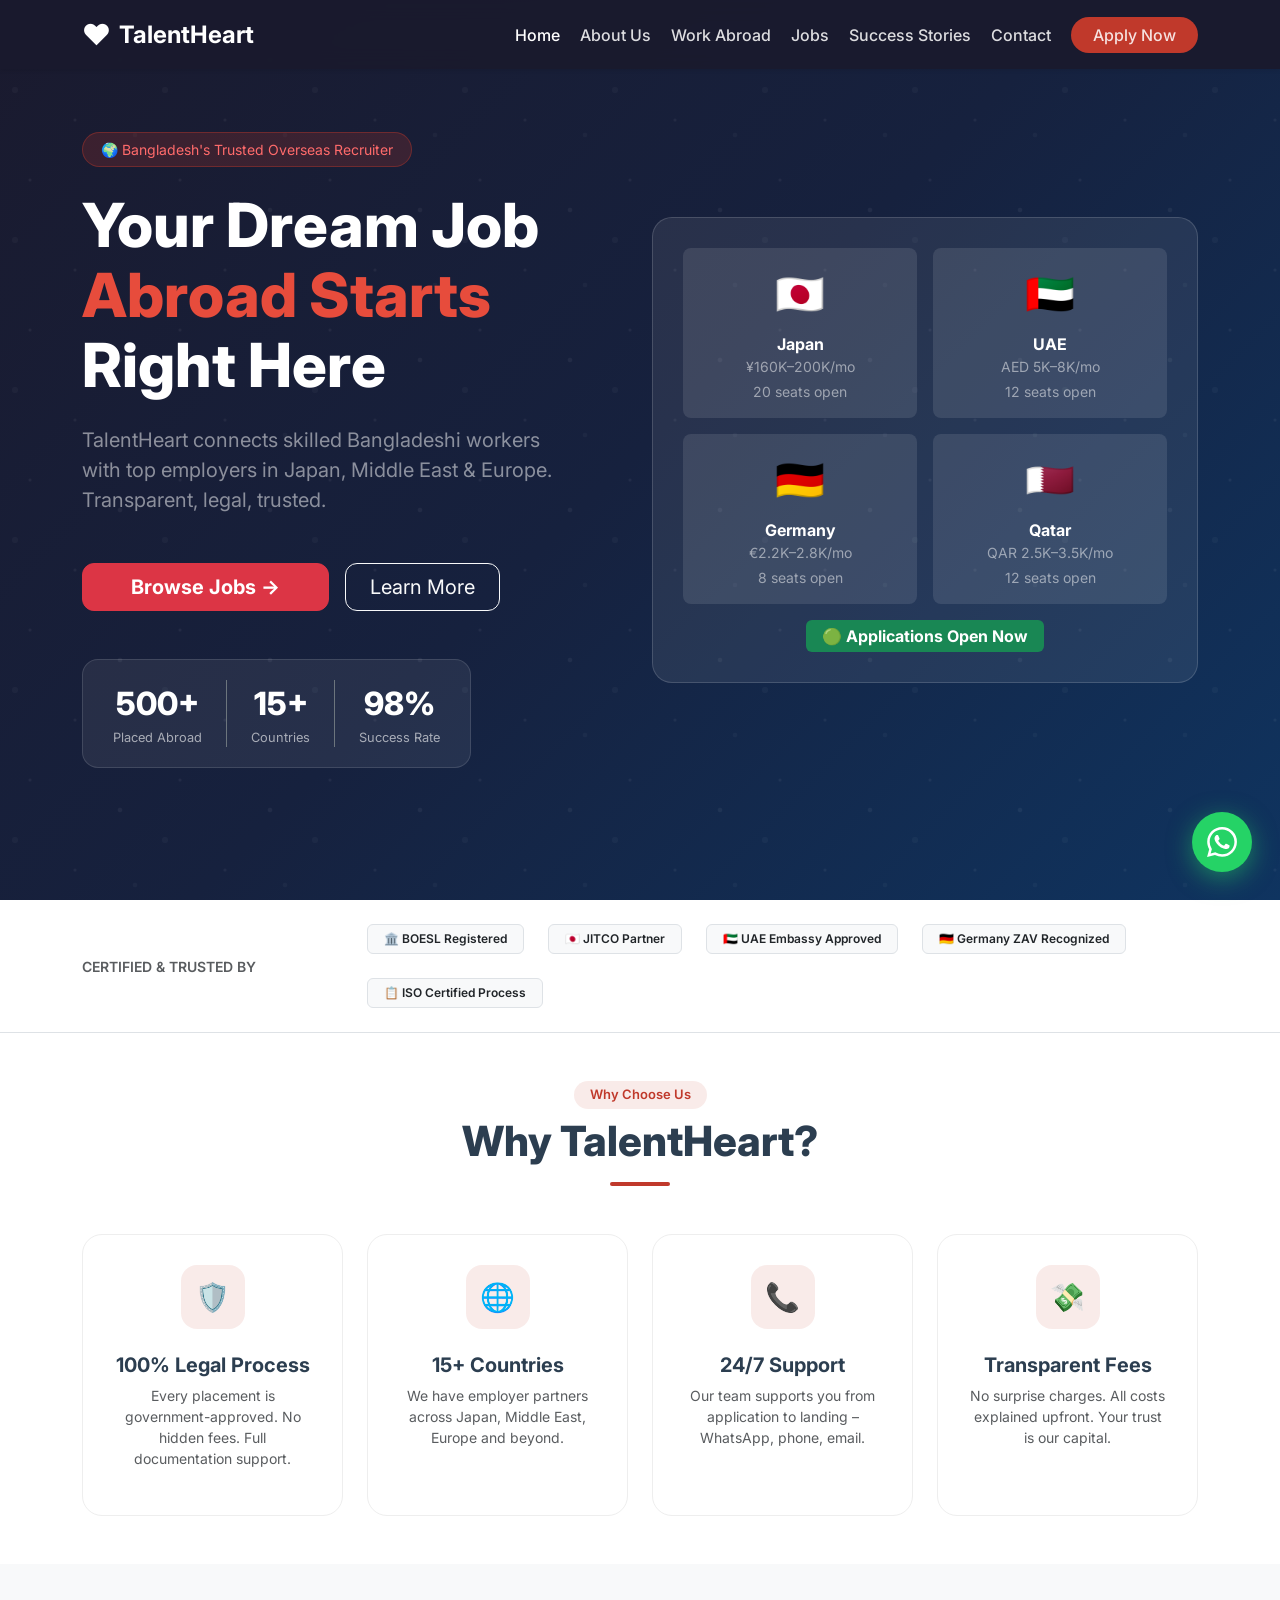
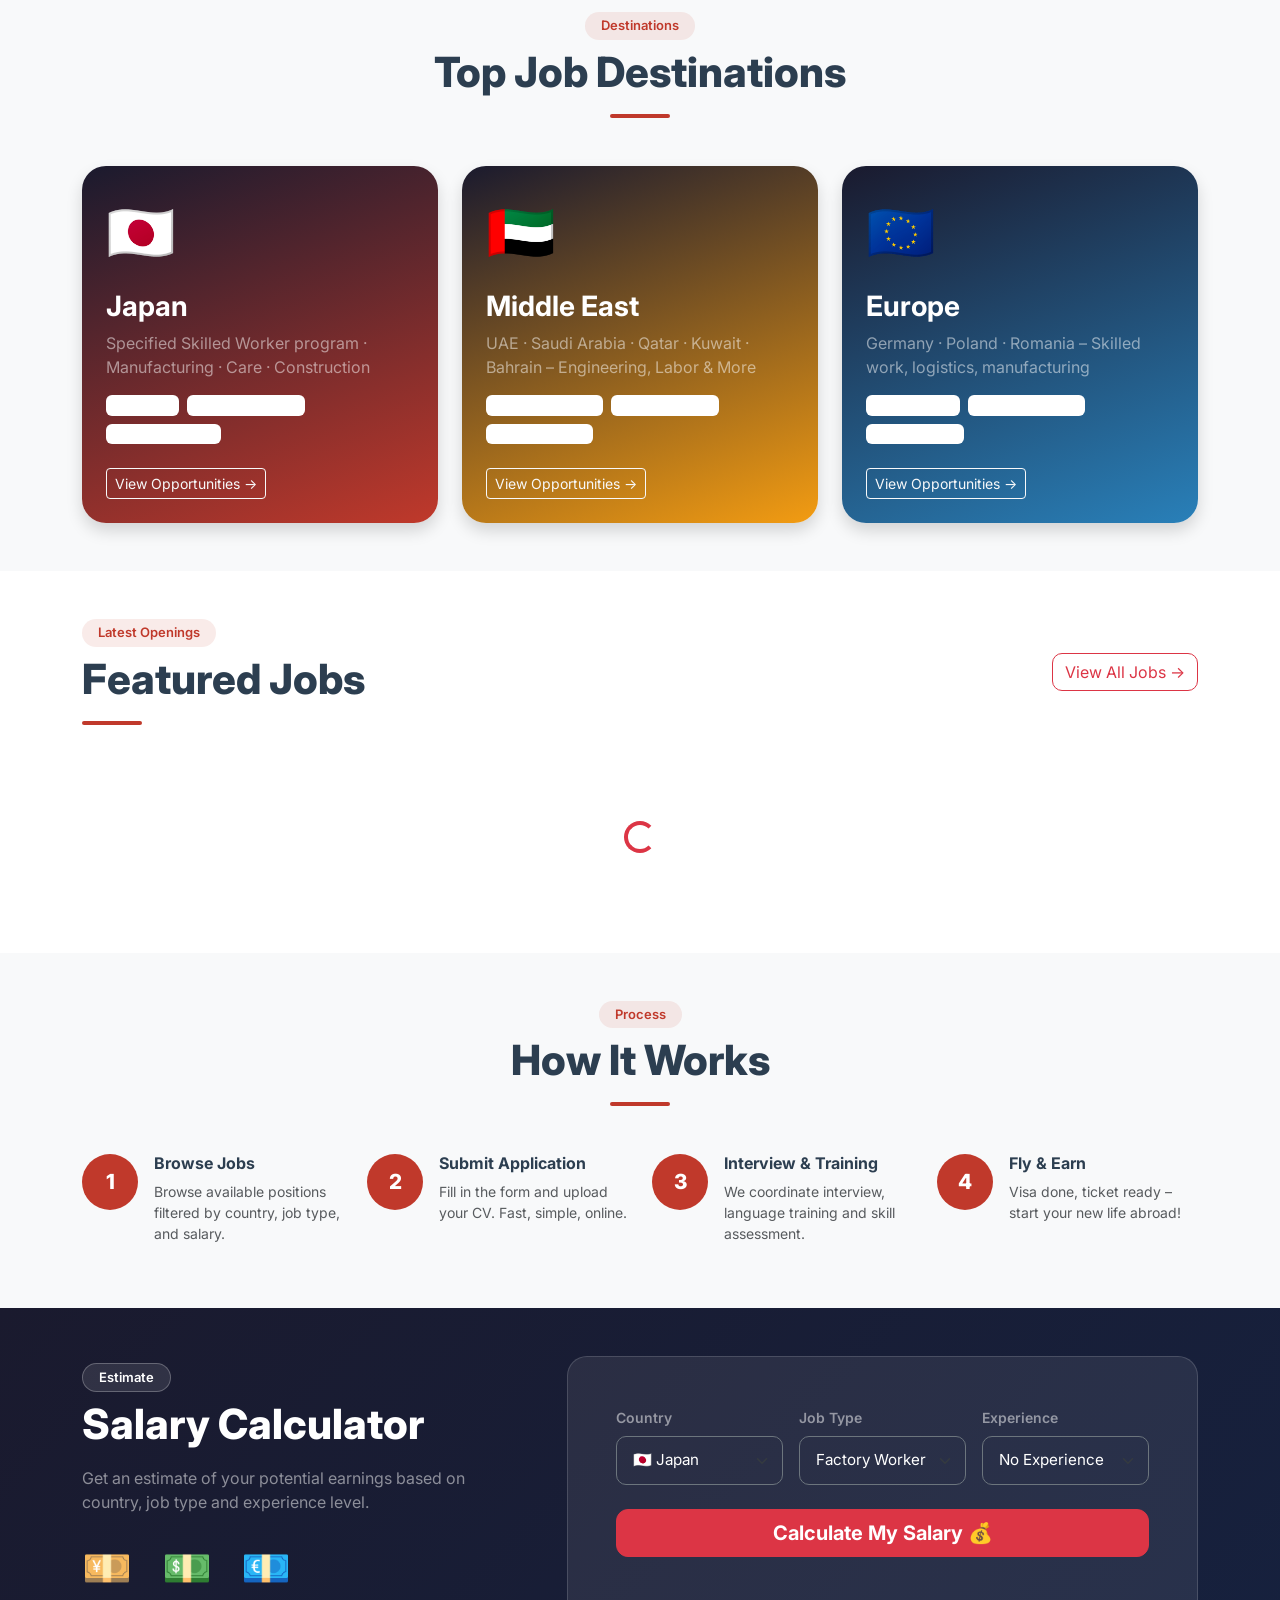
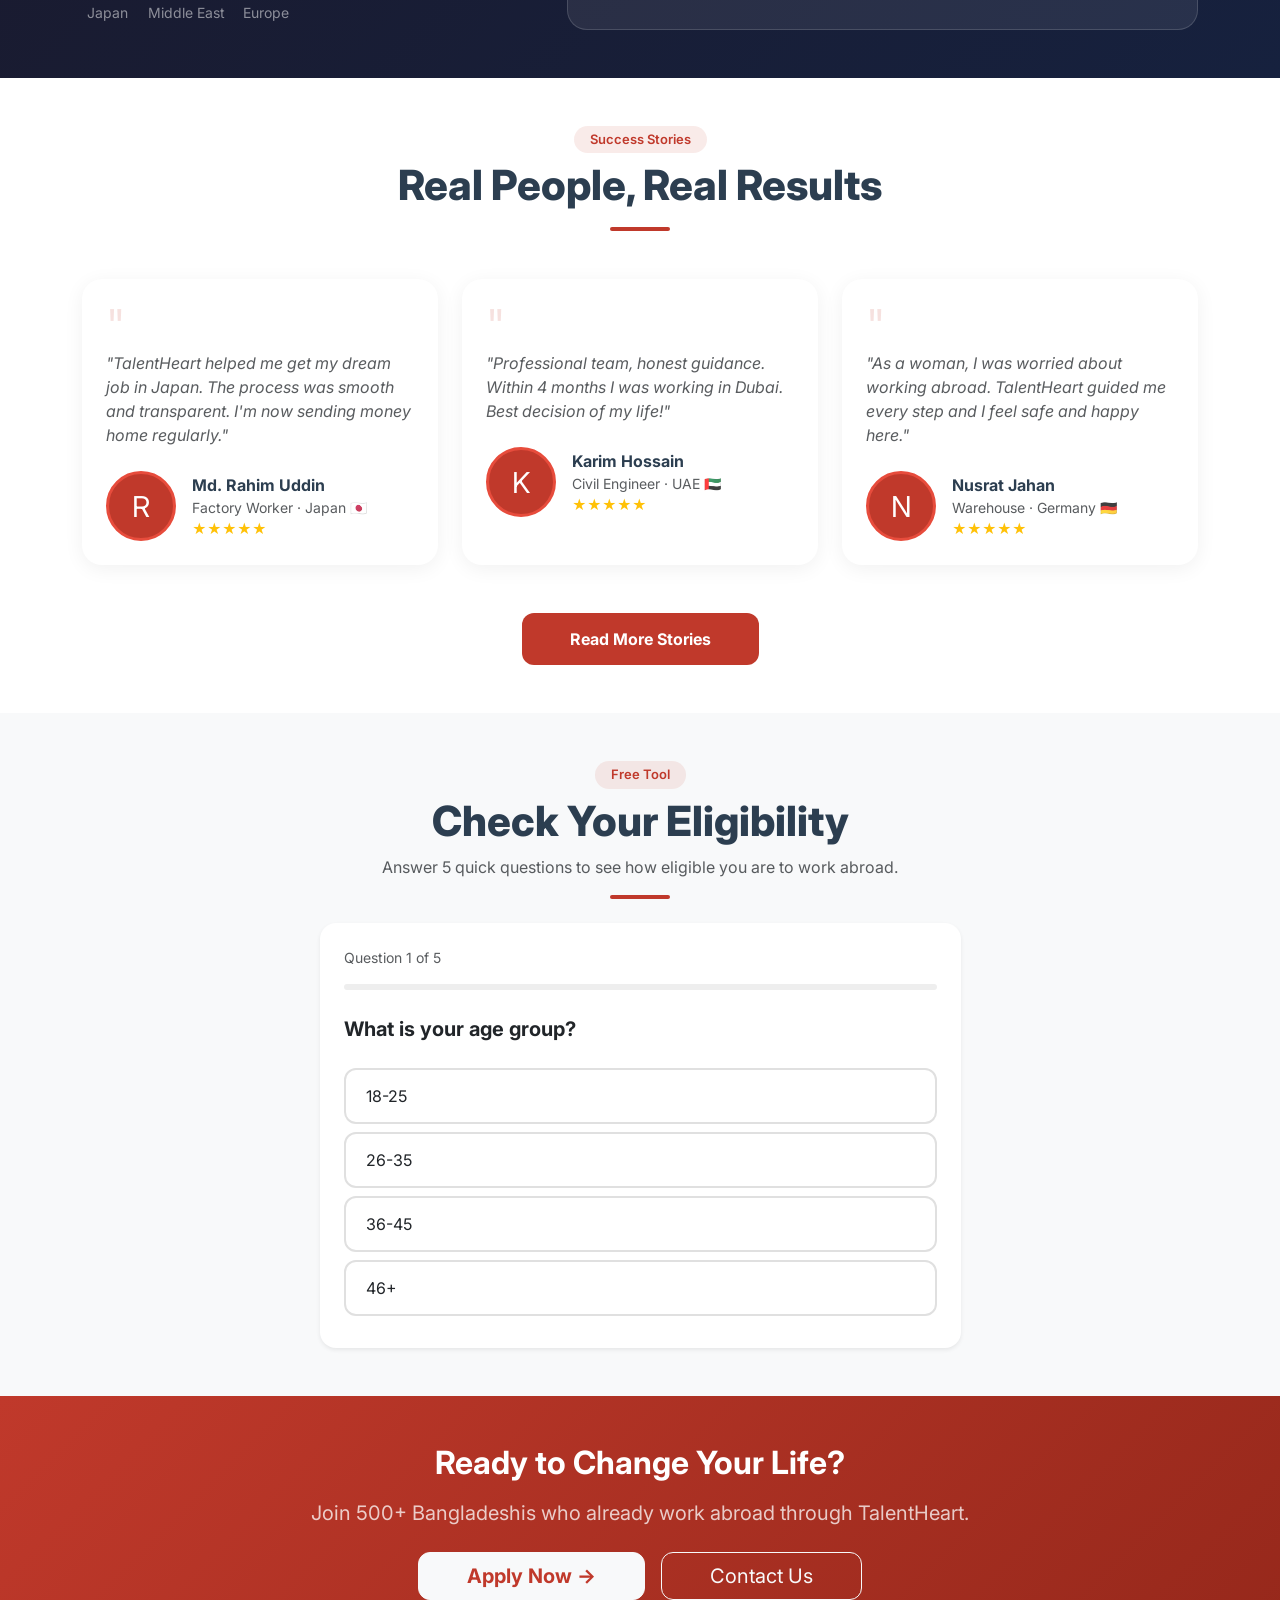
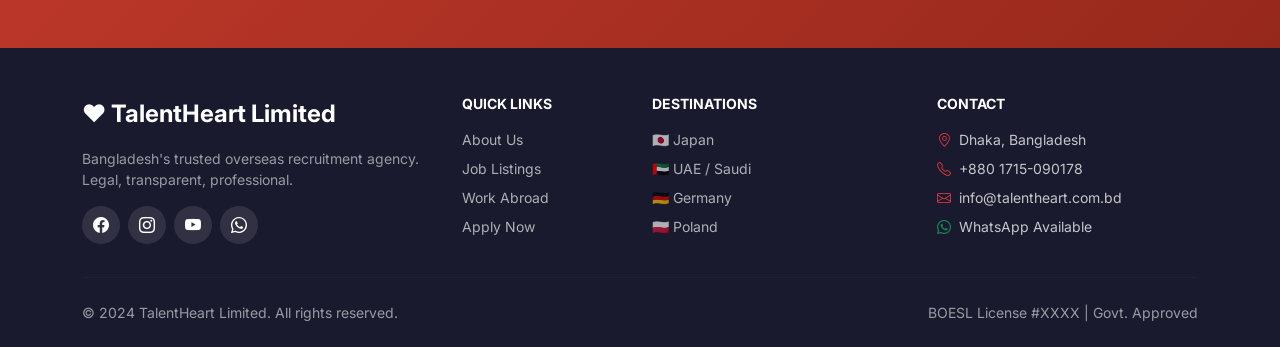
==== commit cda0bf96: "fifth commit" ====
--- a/frontend/index.html
+++ b/frontend/index.html
@@ -459,7 +459,7 @@
           <a href="#" class="social-icon"><i class="bi bi-facebook text-white"></i></a>
           <a href="#" class="social-icon"><i class="bi bi-instagram text-white"></i></a>
           <a href="#" class="social-icon"><i class="bi bi-youtube text-white"></i></a>
-          <a href="https://wa.me/8801XXXXXXXXX" class="social-icon"><i class="bi bi-whatsapp text-white"></i></a>
+          <a href="https://wa.me/8801715090178" class="social-icon"><i class="bi bi-whatsapp text-white"></i></a>
         </div>
       </div>
       <div class="col-lg-2 col-6">
@@ -484,7 +484,7 @@
         <h5 class="small fw-bold text-white mb-3">CONTACT</h5>
         <ul class="list-unstyled small">
           <li class="mb-2"><i class="bi bi-geo-alt me-2 text-danger"></i>Dhaka, Bangladesh</li>
-          <li class="mb-2"><i class="bi bi-telephone me-2 text-danger"></i>+880 1XXX-XXXXXX</li>
+          <li class="mb-2"><i class="bi bi-telephone me-2 text-danger"></i>+880 1715-090178</li>
           <li class="mb-2"><i class="bi bi-envelope me-2 text-danger"></i>info@talentheart.com.bd</li>
           <li class="mb-2"><i class="bi bi-whatsapp me-2 text-success"></i>WhatsApp Available</li>
         </ul>
@@ -501,7 +501,7 @@
 <!-- WhatsApp Float -->
 <div class="whatsapp-float">
   <span class="whatsapp-tooltip">Chat on WhatsApp</span>
-  <a href="https://wa.me/8801XXXXXXXXX?text=Hello%2C%20I%20am%20interested%20in%20overseas%20jobs" class="whatsapp-btn" target="_blank">
+  <a href="https://wa.me/8801715090178?text=Hello%2C%20I%20am%20interested%20in%20overseas%20jobs" class="whatsapp-btn" target="_blank">
     <svg viewBox="0 0 24 24" xmlns="http://www.w3.org/2000/svg"><path d="M17.472 14.382c-.297-.149-1.758-.867-2.03-.967-.273-.099-.471-.148-.67.15-.197.297-.767.966-.94 1.164-.173.199-.347.223-.644.075-.297-.15-1.255-.463-2.39-1.475-.883-.788-1.48-1.761-1.653-2.059-.173-.297-.018-.458.13-.606.134-.133.298-.347.446-.52.149-.174.198-.298.298-.497.099-.198.05-.371-.025-.52-.075-.149-.669-1.612-.916-2.207-.242-.579-.487-.5-.669-.51-.173-.008-.371-.01-.57-.01-.198 0-.52.074-.792.372-.272.297-1.04 1.016-1.04 2.479 0 1.462 1.065 2.875 1.213 3.074.149.198 2.096 3.2 5.077 4.487.709.306 1.262.489 1.694.625.712.227 1.36.195 1.871.118.571-.085 1.758-.719 2.006-1.413.248-.694.248-1.289.173-1.413-.074-.124-.272-.198-.57-.347m-5.421 7.403h-.004a9.87 9.87 0 01-5.031-1.378l-.361-.214-3.741.982.998-3.648-.235-.374a9.86 9.86 0 01-1.51-5.26c.001-5.45 4.436-9.884 9.888-9.884 2.64 0 5.122 1.03 6.988 2.898a9.825 9.825 0 012.893 6.994c-.003 5.45-4.437 9.884-9.885 9.884m8.413-18.297A11.815 11.815 0 0012.05 0C5.495 0 .16 5.335.157 11.892c0 2.096.547 4.142 1.588 5.945L.057 24l6.305-1.654a11.882 11.882 0 005.683 1.448h.005c6.554 0 11.89-5.335 11.893-11.893a11.821 11.821 0 00-3.48-8.413z"/></svg>
   </a>
 </div>
